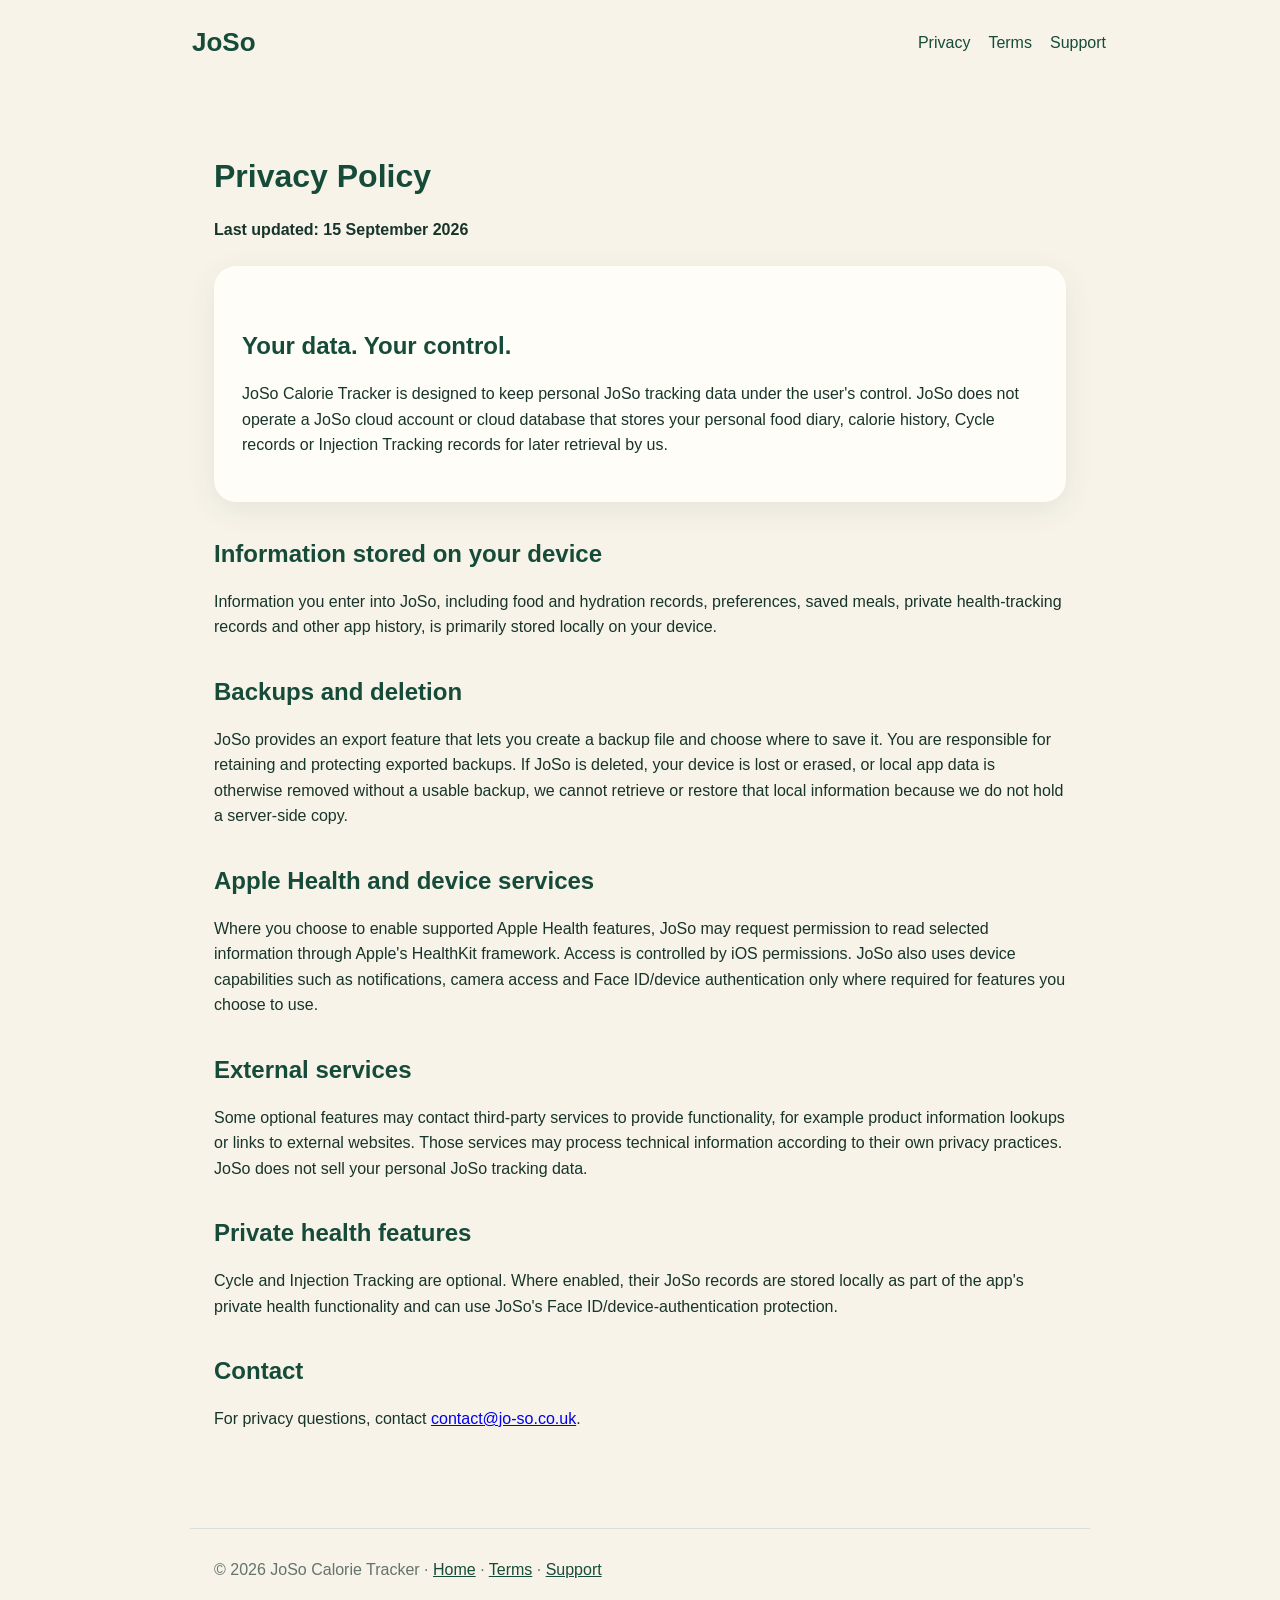
==== privacy/index.html @ 3478d02e "Add files via upload" ====
<!doctype html><html lang="en-GB"><head><meta charset="utf-8"><meta name="viewport" content="width=device-width,initial-scale=1"><title>Privacy Policy | JoSo</title><link rel="stylesheet" href="../style.css"></head><body><nav><a class="brand" href="../">JoSo</a><div class="links"><a href="./">Privacy</a><a href="../terms/">Terms</a><a href="../support/">Support</a></div></nav><main><h1>Privacy Policy</h1><p><strong>Last updated: 15 September 2026</strong></p><div class="card"><h2>Your data. Your control.</h2><p>JoSo Calorie Tracker is designed to keep personal JoSo tracking data under the user's control. JoSo does not operate a JoSo cloud account or cloud database that stores your personal food diary, calorie history, Cycle records or Injection Tracking records for later retrieval by us.</p></div><h2>Information stored on your device</h2><p>Information you enter into JoSo, including food and hydration records, preferences, saved meals, private health-tracking records and other app history, is primarily stored locally on your device.</p><h2>Backups and deletion</h2><p>JoSo provides an export feature that lets you create a backup file and choose where to save it. You are responsible for retaining and protecting exported backups. If JoSo is deleted, your device is lost or erased, or local app data is otherwise removed without a usable backup, we cannot retrieve or restore that local information because we do not hold a server-side copy.</p><h2>Apple Health and device services</h2><p>Where you choose to enable supported Apple Health features, JoSo may request permission to read selected information through Apple's HealthKit framework. Access is controlled by iOS permissions. JoSo also uses device capabilities such as notifications, camera access and Face ID/device authentication only where required for features you choose to use.</p><h2>External services</h2><p>Some optional features may contact third-party services to provide functionality, for example product information lookups or links to external websites. Those services may process technical information according to their own privacy practices. JoSo does not sell your personal JoSo tracking data.</p><h2>Private health features</h2><p>Cycle and Injection Tracking are optional. Where enabled, their JoSo records are stored locally as part of the app's private health functionality and can use JoSo's Face ID/device-authentication protection.</p><h2>Contact</h2><p>For privacy questions, contact <a href="mailto:contact@jo-so.co.uk">contact@jo-so.co.uk</a>.</p></main><footer>© 2026 JoSo Calorie Tracker · <a href="../">Home</a> · <a href="../terms/">Terms</a> · <a href="../support/">Support</a></footer></body></html>
---- style.css ----
:root{--green:#164b3a;--green2:#21644e;--cream:#f7f3e8;--card:#fffdf7;--text:#17342b;--muted:#63736d}*{box-sizing:border-box}body{margin:0;font-family:-apple-system,BlinkMacSystemFont,"Segoe UI",sans-serif;background:var(--cream);color:var(--text);line-height:1.6}nav{max-width:980px;margin:auto;padding:22px 24px;display:flex;justify-content:space-between;align-items:center}.brand{font-size:26px;font-weight:800;color:var(--green);text-decoration:none}nav a{color:var(--green);text-decoration:none;margin-left:18px}main{max-width:900px;margin:auto;padding:50px 24px 80px}.hero{padding:70px 0}.hero h1{font-size:clamp(42px,7vw,72px);line-height:1.03;margin:0 0 18px;color:var(--green)}h1,h2,h3{color:var(--green);line-height:1.2}h2{margin-top:38px}.lead{font-size:21px;max-width:700px}.card{background:var(--card);border-radius:22px;padding:28px;margin:24px 0;box-shadow:0 8px 30px rgba(20,65,50,.08)}.pill{display:inline-block;background:#dcefe5;color:var(--green);padding:7px 12px;border-radius:999px;font-weight:700}.button{display:inline-block;background:var(--green);color:white;text-decoration:none;padding:13px 19px;border-radius:12px;font-weight:700;margin-top:12px}footer{border-top:1px solid #d9ded9;max-width:900px;margin:auto;padding:28px 24px 50px;color:var(--muted)}footer a{color:var(--green)}ul{padding-left:22px}@media(max-width:650px){nav .links{display:none}.hero{padding-top:35px}}
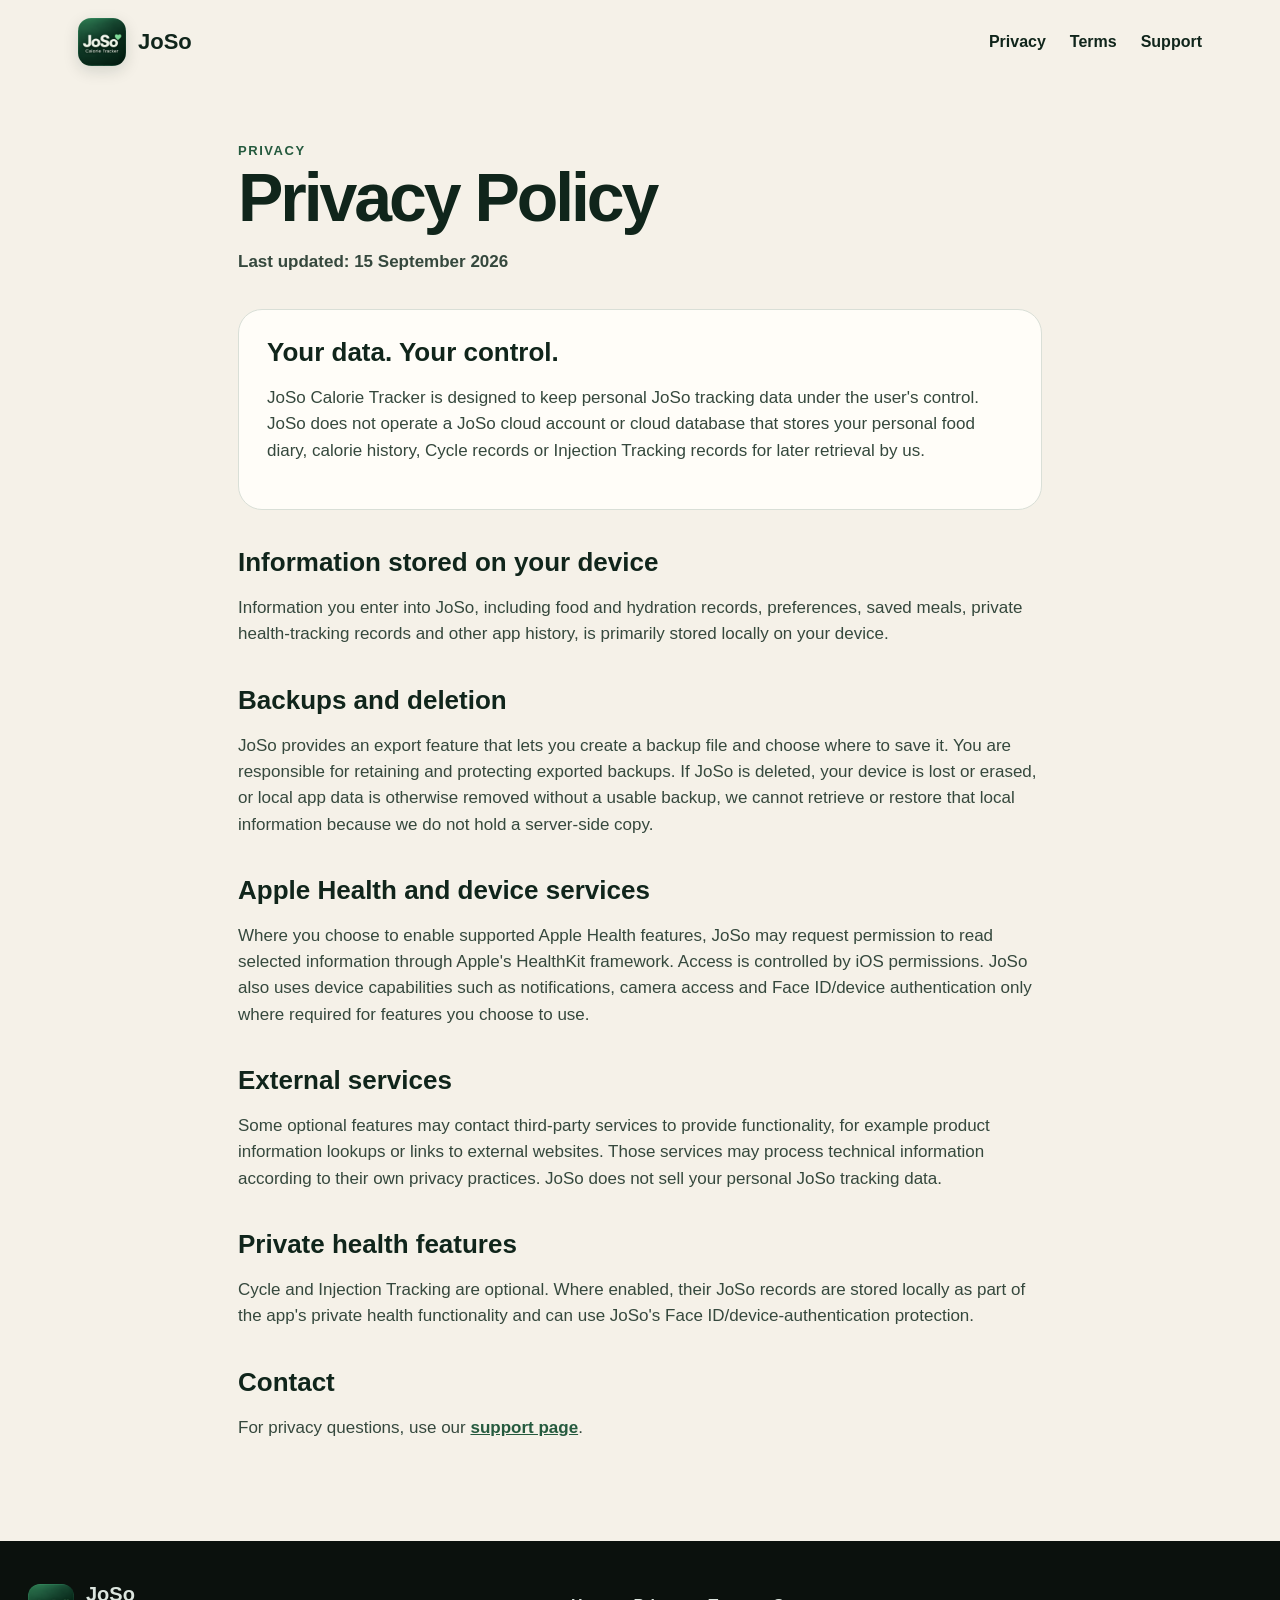
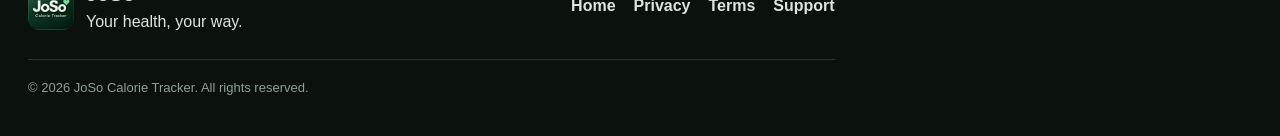
==== commit a31f789d: "Add files via upload" ====
--- a/privacy/index.html
+++ b/privacy/index.html
@@ -1 +1,4 @@
-<!doctype html><html lang="en-GB"><head><meta charset="utf-8"><meta name="viewport" content="width=device-width,initial-scale=1"><title>Privacy Policy | JoSo</title><link rel="stylesheet" href="../style.css"></head><body><nav><a class="brand" href="../">JoSo</a><div class="links"><a href="./">Privacy</a><a href="../terms/">Terms</a><a href="../support/">Support</a></div></nav><main><h1>Privacy Policy</h1><p><strong>Last updated: 15 September 2026</strong></p><div class="card"><h2>Your data. Your control.</h2><p>JoSo Calorie Tracker is designed to keep personal JoSo tracking data under the user's control. JoSo does not operate a JoSo cloud account or cloud database that stores your personal food diary, calorie history, Cycle records or Injection Tracking records for later retrieval by us.</p></div><h2>Information stored on your device</h2><p>Information you enter into JoSo, including food and hydration records, preferences, saved meals, private health-tracking records and other app history, is primarily stored locally on your device.</p><h2>Backups and deletion</h2><p>JoSo provides an export feature that lets you create a backup file and choose where to save it. You are responsible for retaining and protecting exported backups. If JoSo is deleted, your device is lost or erased, or local app data is otherwise removed without a usable backup, we cannot retrieve or restore that local information because we do not hold a server-side copy.</p><h2>Apple Health and device services</h2><p>Where you choose to enable supported Apple Health features, JoSo may request permission to read selected information through Apple's HealthKit framework. Access is controlled by iOS permissions. JoSo also uses device capabilities such as notifications, camera access and Face ID/device authentication only where required for features you choose to use.</p><h2>External services</h2><p>Some optional features may contact third-party services to provide functionality, for example product information lookups or links to external websites. Those services may process technical information according to their own privacy practices. JoSo does not sell your personal JoSo tracking data.</p><h2>Private health features</h2><p>Cycle and Injection Tracking are optional. Where enabled, their JoSo records are stored locally as part of the app's private health functionality and can use JoSo's Face ID/device-authentication protection.</p><h2>Contact</h2><p>For privacy questions, contact <a href="mailto:contact@jo-so.co.uk">contact@jo-so.co.uk</a>.</p></main><footer>© 2026 JoSo Calorie Tracker · <a href="../">Home</a> · <a href="../terms/">Terms</a> · <a href="../support/">Support</a></footer></body></html>
+<!doctype html><html lang="en-GB"><head><meta charset="utf-8"><meta name="viewport" content="width=device-width,initial-scale=1"><title>Privacy Policy | JoSo</title><link rel="stylesheet" href="../style.css"></head><body>
+<header><nav class="legal-nav"><a class="legal-brand" href="../"><img class="legal-logo" src="../assets/joso-logo.png" alt="JoSo Calorie Tracker"><span>JoSo</span></a><div class="legal-links"><a href="../privacy/">Privacy</a><a href="../terms/">Terms</a><a href="../support/">Support</a></div></nav></header>
+<main class="legal-main"><span class="section-kicker">Privacy</span><h1>Privacy Policy</h1><p class="lead"><strong>Last updated: 15 September 2026</strong></p><section class="legal-card"><h2>Your data. Your control.</h2><p>JoSo Calorie Tracker is designed to keep personal JoSo tracking data under the user's control. JoSo does not operate a JoSo cloud account or cloud database that stores your personal food diary, calorie history, Cycle records or Injection Tracking records for later retrieval by us.</p></section><h2>Information stored on your device</h2><p>Information you enter into JoSo, including food and hydration records, preferences, saved meals, private health-tracking records and other app history, is primarily stored locally on your device.</p><h2>Backups and deletion</h2><p>JoSo provides an export feature that lets you create a backup file and choose where to save it. You are responsible for retaining and protecting exported backups. If JoSo is deleted, your device is lost or erased, or local app data is otherwise removed without a usable backup, we cannot retrieve or restore that local information because we do not hold a server-side copy.</p><h2>Apple Health and device services</h2><p>Where you choose to enable supported Apple Health features, JoSo may request permission to read selected information through Apple's HealthKit framework. Access is controlled by iOS permissions. JoSo also uses device capabilities such as notifications, camera access and Face ID/device authentication only where required for features you choose to use.</p><h2>External services</h2><p>Some optional features may contact third-party services to provide functionality, for example product information lookups or links to external websites. Those services may process technical information according to their own privacy practices. JoSo does not sell your personal JoSo tracking data.</p><h2>Private health features</h2><p>Cycle and Injection Tracking are optional. Where enabled, their JoSo records are stored locally as part of the app's private health functionality and can use JoSo's Face ID/device-authentication protection.</p><h2>Contact</h2><p>For privacy questions, use our <a href="../support/">support page</a>.</p></main>
+<footer class="legal-footer"><div class="legal-footer-inner"><div class="legal-footer-brand"><img src="../assets/joso-logo.png" alt=""><div><strong>JoSo</strong><div>Your health, your way.</div></div></div><div class="legal-footer-links"><a href="../">Home</a><a href="../privacy/">Privacy</a><a href="../terms/">Terms</a><a href="../support/">Support</a></div><div class="legal-copy">© 2026 JoSo Calorie Tracker. All rights reserved.</div></div></footer></body></html>
--- a/style.css
+++ b/style.css
@@ -1 +1,5 @@
-:root{--green:#164b3a;--green2:#21644e;--cream:#f7f3e8;--card:#fffdf7;--text:#17342b;--muted:#63736d}*{box-sizing:border-box}body{margin:0;font-family:-apple-system,BlinkMacSystemFont,"Segoe UI",sans-serif;background:var(--cream);color:var(--text);line-height:1.6}nav{max-width:980px;margin:auto;padding:22px 24px;display:flex;justify-content:space-between;align-items:center}.brand{font-size:26px;font-weight:800;color:var(--green);text-decoration:none}nav a{color:var(--green);text-decoration:none;margin-left:18px}main{max-width:900px;margin:auto;padding:50px 24px 80px}.hero{padding:70px 0}.hero h1{font-size:clamp(42px,7vw,72px);line-height:1.03;margin:0 0 18px;color:var(--green)}h1,h2,h3{color:var(--green);line-height:1.2}h2{margin-top:38px}.lead{font-size:21px;max-width:700px}.card{background:var(--card);border-radius:22px;padding:28px;margin:24px 0;box-shadow:0 8px 30px rgba(20,65,50,.08)}.pill{display:inline-block;background:#dcefe5;color:var(--green);padding:7px 12px;border-radius:999px;font-weight:700}.button{display:inline-block;background:var(--green);color:white;text-decoration:none;padding:13px 19px;border-radius:12px;font-weight:700;margin-top:12px}footer{border-top:1px solid #d9ded9;max-width:900px;margin:auto;padding:28px 24px 50px;color:var(--muted)}footer a{color:var(--green)}ul{padding-left:22px}@media(max-width:650px){nav .links{display:none}.hero{padding-top:35px}}
+:root{--bg:#f5f1e8;--ink:#10251b;--muted:#617066;--green:#173d2a;--green2:#255a3e;--mint:#9bc99d;--mint2:#dcebd9;--card:#fffdf8;--line:#d9dfd7;--dark:#0b110d;--darkcard:#141c17}*{box-sizing:border-box}html{scroll-behavior:smooth}body{margin:0;background:var(--bg);color:var(--ink);font-family:-apple-system,BlinkMacSystemFont,"Segoe UI",sans-serif;line-height:1.55}.nav{height:76px;max-width:1180px;margin:auto;padding:0 28px;display:flex;align-items:center;justify-content:space-between}.brand{display:flex;gap:10px;align-items:center;font-weight:800;font-size:22px;color:var(--ink);text-decoration:none}.brandmark{width:34px;height:34px;border-radius:10px;background:linear-gradient(145deg,#245d3e,#07130c);color:white;display:grid;place-items:center}.links{display:flex;gap:26px}.links a,.footer-links a{color:inherit;text-decoration:none;font-weight:600}.hero{max-width:1180px;margin:auto;min-height:690px;padding:58px 28px 30px;display:grid;grid-template-columns:1.05fr .95fr;align-items:center;gap:70px;overflow:hidden}.eyebrow,.section-kicker{display:inline-block;font-size:13px;font-weight:800;letter-spacing:.12em;text-transform:uppercase;color:var(--green2)}.hero h1{font-size:clamp(62px,7vw,102px);line-height:.91;letter-spacing:-.06em;margin:18px 0 28px}.hero h1 em{font-style:normal;color:var(--green2)}.lead{font-size:21px;color:var(--muted);max-width:630px}.hero-actions{display:flex;gap:12px;flex-wrap:wrap;margin:34px 0 26px}.button{display:inline-block;padding:14px 20px;border-radius:14px;text-decoration:none;font-weight:800}.primary{background:var(--green);color:white}.secondary{border:1px solid #b9c4ba;color:var(--ink);background:rgba(255,255,255,.35)}.trust-row{display:flex;gap:18px;flex-wrap:wrap;color:#536258;font-size:14px;font-weight:650}.hero-phone{position:relative;display:grid;place-items:center}.glow{position:absolute;width:440px;height:440px;background:var(--mint);filter:blur(90px);opacity:.34;border-radius:50%}.phone{position:relative;width:min(330px,80vw);padding:9px;background:#050806;border-radius:46px;box-shadow:0 28px 80px rgba(16,37,27,.24);border:1px solid #314139}.phone img{display:block;width:100%;height:auto;border-radius:38px}.intro{max-width:800px;margin:100px auto 55px;text-align:center;padding:0 24px}.intro h2,.showcase h2,.about h2,.cta h2,.privacy-block h2{font-size:clamp(38px,5vw,62px);line-height:1.02;letter-spacing:-.04em;margin:14px 0 20px}.intro p,.show-copy p,.about p,.cta p{font-size:19px;color:var(--muted)}.feature-grid{max-width:1180px;margin:auto;padding:0 28px 110px;display:grid;grid-template-columns:repeat(3,1fr);gap:16px}.feature{background:var(--card);border:1px solid var(--line);border-radius:24px;padding:30px}.feature .icon{width:48px;height:48px;border-radius:14px;background:var(--mint2);display:grid;place-items:center;font-size:25px;color:var(--green);font-weight:800}.feature h3{font-size:22px;margin:20px 0 8px}.feature p{color:var(--muted);margin:0}.showcase{max-width:1180px;margin:0 auto 90px;padding:70px;display:grid;grid-template-columns:1fr .8fr;gap:80px;align-items:center;background:#e5eadf;border-radius:38px}.showcase.reverse{background:#102219;color:white;grid-template-columns:.9fr 1.1fr}.showcase.reverse .show-copy{order:2}.showcase.reverse .show-copy p{color:#bcc9c0}.showcase.reverse .section-kicker{color:var(--mint)}.screen-card{max-height:570px;overflow:hidden;border-radius:34px;box-shadow:0 20px 50px rgba(0,0,0,.15)}.screen-card img{width:100%;display:block}.mini-points{display:flex;gap:8px;flex-wrap:wrap;margin-top:24px}.mini-points span{padding:8px 12px;border-radius:999px;background:rgba(155,201,157,.18);font-weight:700;font-size:14px}.screen-pair{min-height:590px;position:relative}.phone.small{width:285px;position:absolute;right:0;top:0}.phone.small.rear{right:180px;top:75px;transform:rotate(-4deg)}.privacy-block{max-width:1180px;margin:120px auto;padding:72px;border-radius:38px;background:var(--green);color:white;display:grid;grid-template-columns:.8fr 1.2fr;gap:80px}.section-kicker.light{color:var(--mint)}.privacy-block p{color:#d4dfd7;font-size:18px}.privacy-lead{font-size:22px!important;color:white!important}.cream{background:var(--bg);color:var(--green);margin-top:12px}.about{max-width:1180px;margin:100px auto;display:grid;grid-template-columns:1.1fr .9fr;gap:80px;align-items:center;padding:0 28px}.about-card{background:var(--card);padding:55px;border-radius:32px;border:1px solid var(--line)}.signature{font-size:24px!important;color:var(--green)!important}.about-visual{display:grid;place-items:center}.cta{max-width:900px;margin:130px auto;text-align:center;padding:0 24px}.cta p{margin-bottom:30px}footer{background:var(--dark);color:#dce5de;padding:45px max(28px,calc((100vw - 1124px)/2));display:grid;grid-template-columns:auto 1fr;gap:20px 50px;align-items:center}footer strong{font-size:25px;display:block}footer span{color:#8fa095}.footer-links{display:flex;justify-content:flex-end;gap:20px;flex-wrap:wrap}footer p{grid-column:1/-1;color:#7e9084;font-size:13px;margin:10px 0 0;border-top:1px solid #26342b;padding-top:20px}@media(max-width:800px){.links a:not(:last-child){display:none}.hero{grid-template-columns:1fr;padding-top:35px;text-align:center;gap:40px}.hero h1{font-size:62px}.lead{font-size:18px}.hero-actions,.trust-row{justify-content:center}.feature-grid{grid-template-columns:1fr}.showcase,.showcase.reverse,.privacy-block,.about{grid-template-columns:1fr;padding:38px 24px;margin-left:16px;margin-right:16px;gap:45px}.showcase.reverse .show-copy{order:0}.screen-pair{min-height:520px}.phone.small{width:230px}.phone.small.rear{right:auto;left:0;top:70px}.privacy-block{padding:45px 28px}.about{padding:0}.about-card{padding:34px 26px}footer{grid-template-columns:1fr}.footer-links{justify-content:flex-start}}
+
+/* Responsive legal/support pages */
+.legal-nav{max-width:1180px;margin:auto;padding:18px 28px;display:flex;align-items:center;justify-content:space-between}.legal-brand{display:flex;align-items:center;gap:12px;color:var(--ink);text-decoration:none;font-size:22px;font-weight:850}.legal-logo{width:48px;height:48px;border-radius:13px;object-fit:cover;box-shadow:0 5px 16px rgba(16,37,27,.14)}.legal-links{display:flex;gap:24px}.legal-links a{color:var(--ink);text-decoration:none;font-weight:700}.legal-main{max-width:860px;margin:54px auto 100px;padding:0 28px}.legal-main h1{font-size:clamp(44px,6vw,68px);line-height:1;letter-spacing:-.045em;margin:0 0 18px}.legal-main .lead{margin-bottom:34px}.legal-main h2{font-size:26px;line-height:1.15;margin:38px 0 12px}.legal-main p{font-size:17px;color:#35483d}.legal-main a{color:var(--green2);font-weight:700}.legal-card{background:var(--card);border:1px solid var(--line);border-radius:24px;padding:28px;margin:22px 0}.legal-card h2{margin-top:0}.support-contact{display:grid;grid-template-columns:58px 1fr;gap:18px;align-items:start}.support-icon{width:58px;height:58px;border-radius:16px;background:var(--mint2);display:grid;place-items:center;font-size:25px}.contact-button{grid-column:1/-1;display:flex;align-items:center;justify-content:center;min-height:58px;border-radius:16px;background:var(--green);color:#fff!important;text-decoration:none;font-size:18px;font-weight:850;margin-top:4px}.legal-footer{background:var(--dark);color:#dce5de;padding:38px 28px}.legal-footer-inner{max-width:1124px;margin:auto;display:flex;align-items:center;justify-content:space-between;gap:24px;flex-wrap:wrap}.legal-footer-brand{display:flex;align-items:center;gap:12px}.legal-footer-brand img{width:46px;height:46px;border-radius:12px}.legal-footer-brand strong{font-size:20px}.legal-footer-links{display:flex;gap:18px;flex-wrap:wrap}.legal-footer-links a{color:#dce5de;text-decoration:none;font-weight:650}.legal-copy{width:100%;border-top:1px solid #26342b;padding-top:18px;color:#8fa095;font-size:13px}
+@media(max-width:650px){.legal-nav{padding:14px 18px}.legal-logo{width:42px;height:42px;border-radius:11px}.legal-brand{font-size:20px}.legal-links{gap:14px}.legal-links a{font-size:14px}.legal-links a:nth-child(1){display:none}.legal-main{margin:38px auto 70px;padding:0 20px}.legal-main h1{font-size:44px}.legal-main .lead{font-size:18px}.legal-main h2{font-size:24px}.legal-main p{font-size:16px}.legal-card{padding:22px 20px;border-radius:20px}.support-contact{grid-template-columns:50px 1fr;gap:14px}.support-icon{width:50px;height:50px;border-radius:14px}.contact-button{min-height:56px}.legal-footer{padding:30px 20px}.legal-footer-inner{align-items:flex-start}.legal-footer-links{width:100%;gap:14px}.legal-footer-links a{font-size:14px}}
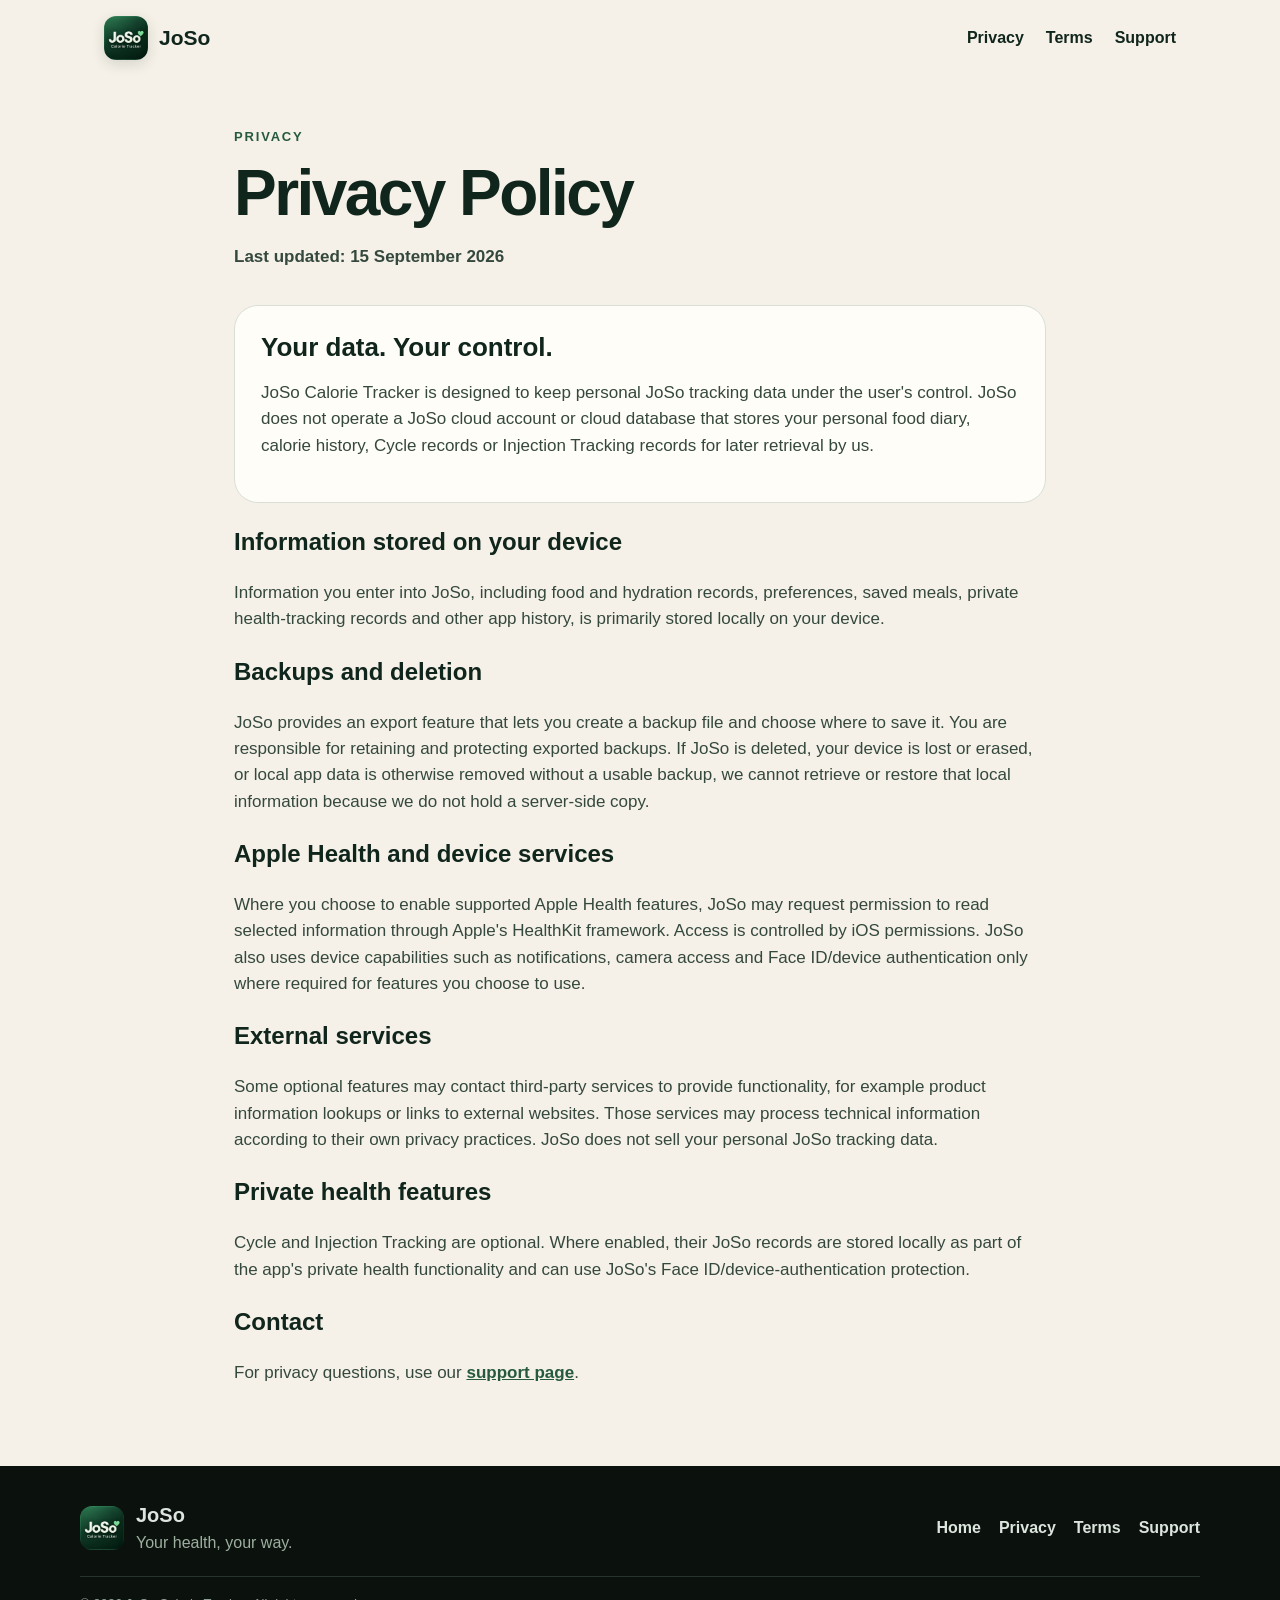
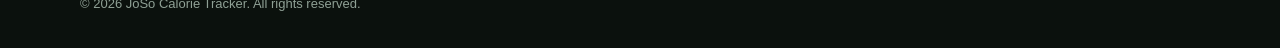
==== commit 335226a4: "Add files via upload" ====
--- a/privacy/index.html
+++ b/privacy/index.html
@@ -1,4 +1,4 @@
-<!doctype html><html lang="en-GB"><head><meta charset="utf-8"><meta name="viewport" content="width=device-width,initial-scale=1"><title>Privacy Policy | JoSo</title><link rel="stylesheet" href="../style.css"></head><body>
+<!doctype html><html lang="en-GB"><head><meta charset="utf-8"><meta name="viewport" content="width=device-width,initial-scale=1"><title>Privacy Policy | JoSo</title><link rel="stylesheet" href="../legal.css?v=31"></head><body>
 <header><nav class="legal-nav"><a class="legal-brand" href="../"><img class="legal-logo" src="../assets/joso-logo.png" alt="JoSo Calorie Tracker"><span>JoSo</span></a><div class="legal-links"><a href="../privacy/">Privacy</a><a href="../terms/">Terms</a><a href="../support/">Support</a></div></nav></header>
 <main class="legal-main"><span class="section-kicker">Privacy</span><h1>Privacy Policy</h1><p class="lead"><strong>Last updated: 15 September 2026</strong></p><section class="legal-card"><h2>Your data. Your control.</h2><p>JoSo Calorie Tracker is designed to keep personal JoSo tracking data under the user's control. JoSo does not operate a JoSo cloud account or cloud database that stores your personal food diary, calorie history, Cycle records or Injection Tracking records for later retrieval by us.</p></section><h2>Information stored on your device</h2><p>Information you enter into JoSo, including food and hydration records, preferences, saved meals, private health-tracking records and other app history, is primarily stored locally on your device.</p><h2>Backups and deletion</h2><p>JoSo provides an export feature that lets you create a backup file and choose where to save it. You are responsible for retaining and protecting exported backups. If JoSo is deleted, your device is lost or erased, or local app data is otherwise removed without a usable backup, we cannot retrieve or restore that local information because we do not hold a server-side copy.</p><h2>Apple Health and device services</h2><p>Where you choose to enable supported Apple Health features, JoSo may request permission to read selected information through Apple's HealthKit framework. Access is controlled by iOS permissions. JoSo also uses device capabilities such as notifications, camera access and Face ID/device authentication only where required for features you choose to use.</p><h2>External services</h2><p>Some optional features may contact third-party services to provide functionality, for example product information lookups or links to external websites. Those services may process technical information according to their own privacy practices. JoSo does not sell your personal JoSo tracking data.</p><h2>Private health features</h2><p>Cycle and Injection Tracking are optional. Where enabled, their JoSo records are stored locally as part of the app's private health functionality and can use JoSo's Face ID/device-authentication protection.</p><h2>Contact</h2><p>For privacy questions, use our <a href="../support/">support page</a>.</p></main>
 <footer class="legal-footer"><div class="legal-footer-inner"><div class="legal-footer-brand"><img src="../assets/joso-logo.png" alt=""><div><strong>JoSo</strong><div>Your health, your way.</div></div></div><div class="legal-footer-links"><a href="../">Home</a><a href="../privacy/">Privacy</a><a href="../terms/">Terms</a><a href="../support/">Support</a></div><div class="legal-copy">© 2026 JoSo Calorie Tracker. All rights reserved.</div></div></footer></body></html>
--- a/legal.css
+++ b/legal.css
@@ -0,0 +1 @@
+:root{--bg:#f5f1e8;--ink:#10251b;--muted:#617066;--green:#173d2a;--green2:#255a3e;--mint:#9bc99d;--mint2:#dcebd9;--card:#fffdf8;--line:#d9dfd7;--dark:#0b110d}*{box-sizing:border-box}html{-webkit-text-size-adjust:100%}body{margin:0;background:var(--bg);color:var(--ink);font-family:-apple-system,BlinkMacSystemFont,"Segoe UI",sans-serif;line-height:1.55}img{max-width:100%}.legal-nav{max-width:1120px;margin:0 auto;padding:16px 24px;display:flex;align-items:center;justify-content:space-between;gap:20px}.legal-brand{display:flex;align-items:center;gap:11px;color:var(--ink);text-decoration:none;font-size:21px;font-weight:800}.legal-logo{display:block;width:44px!important;height:44px!important;max-width:44px!important;object-fit:cover;border-radius:12px;box-shadow:0 4px 14px rgba(16,37,27,.14)}.legal-links{display:flex;gap:22px;align-items:center}.legal-links a{color:var(--ink);text-decoration:none;font-weight:650}.legal-main{width:min(860px,100%);margin:48px auto 80px;padding:0 24px}.section-kicker{display:inline-block;color:var(--green2);font-size:13px;font-weight:800;letter-spacing:.14em;text-transform:uppercase;margin-bottom:14px}.legal-main h1{font-size:clamp(42px,7vw,64px);line-height:1.02;letter-spacing:-.04em;margin:0 0 18px}.lead{font-size:20px;color:var(--muted);margin:0 0 34px}.legal-card{background:var(--card);border:1px solid var(--line);border-radius:24px;padding:26px;margin:18px 0}.legal-card h2{font-size:26px;line-height:1.2;margin:0 0 10px}.legal-card p,.legal-main>p{font-size:17px;color:#35483d}.support-contact{display:grid;grid-template-columns:54px minmax(0,1fr);gap:16px;align-items:start}.support-icon{width:54px;height:54px;border-radius:15px;background:var(--mint2);display:grid;place-items:center;font-size:24px}.contact-button{grid-column:1/-1;display:flex;align-items:center;justify-content:center;min-height:58px;border-radius:16px;background:var(--green);color:#fff!important;text-decoration:none;font-size:18px;font-weight:800;margin-top:4px}.legal-main a:not(.contact-button){color:var(--green2);font-weight:700}.legal-footer{background:var(--dark);color:#dce5de;padding:34px 24px}.legal-footer-inner{max-width:1120px;margin:auto;display:flex;align-items:center;justify-content:space-between;gap:20px;flex-wrap:wrap}.legal-footer-brand{display:flex;align-items:center;gap:12px}.legal-footer-brand img{display:block;width:44px!important;height:44px!important;max-width:44px!important;border-radius:12px;object-fit:cover}.legal-footer-brand strong{display:block;font-size:20px}.legal-footer-brand div div{color:#9daf9f}.legal-footer-links{display:flex;gap:18px;flex-wrap:wrap}.legal-footer-links a{color:#dce5de;text-decoration:none;font-weight:650}.legal-copy{width:100%;border-top:1px solid #26342b;padding-top:17px;color:#8fa095;font-size:13px}@media(max-width:650px){.legal-nav{padding:12px 18px}.legal-logo{width:40px!important;height:40px!important;max-width:40px!important}.legal-brand{font-size:19px}.legal-links{gap:12px}.legal-links a{font-size:13px}.legal-links a:first-child{display:none}.legal-main{margin:34px auto 64px;padding:0 18px}.legal-main h1{font-size:42px}.lead{font-size:18px;margin-bottom:28px}.legal-card{padding:21px 18px;border-radius:20px}.legal-card h2{font-size:23px}.legal-card p,.legal-main>p{font-size:16px}.support-contact{grid-template-columns:48px minmax(0,1fr);gap:13px}.support-icon{width:48px;height:48px;border-radius:13px}.contact-button{min-height:54px}.legal-footer{padding:28px 18px}.legal-footer-inner{align-items:flex-start}.legal-footer-links{width:100%;gap:14px}.legal-footer-links a{font-size:14px}}
